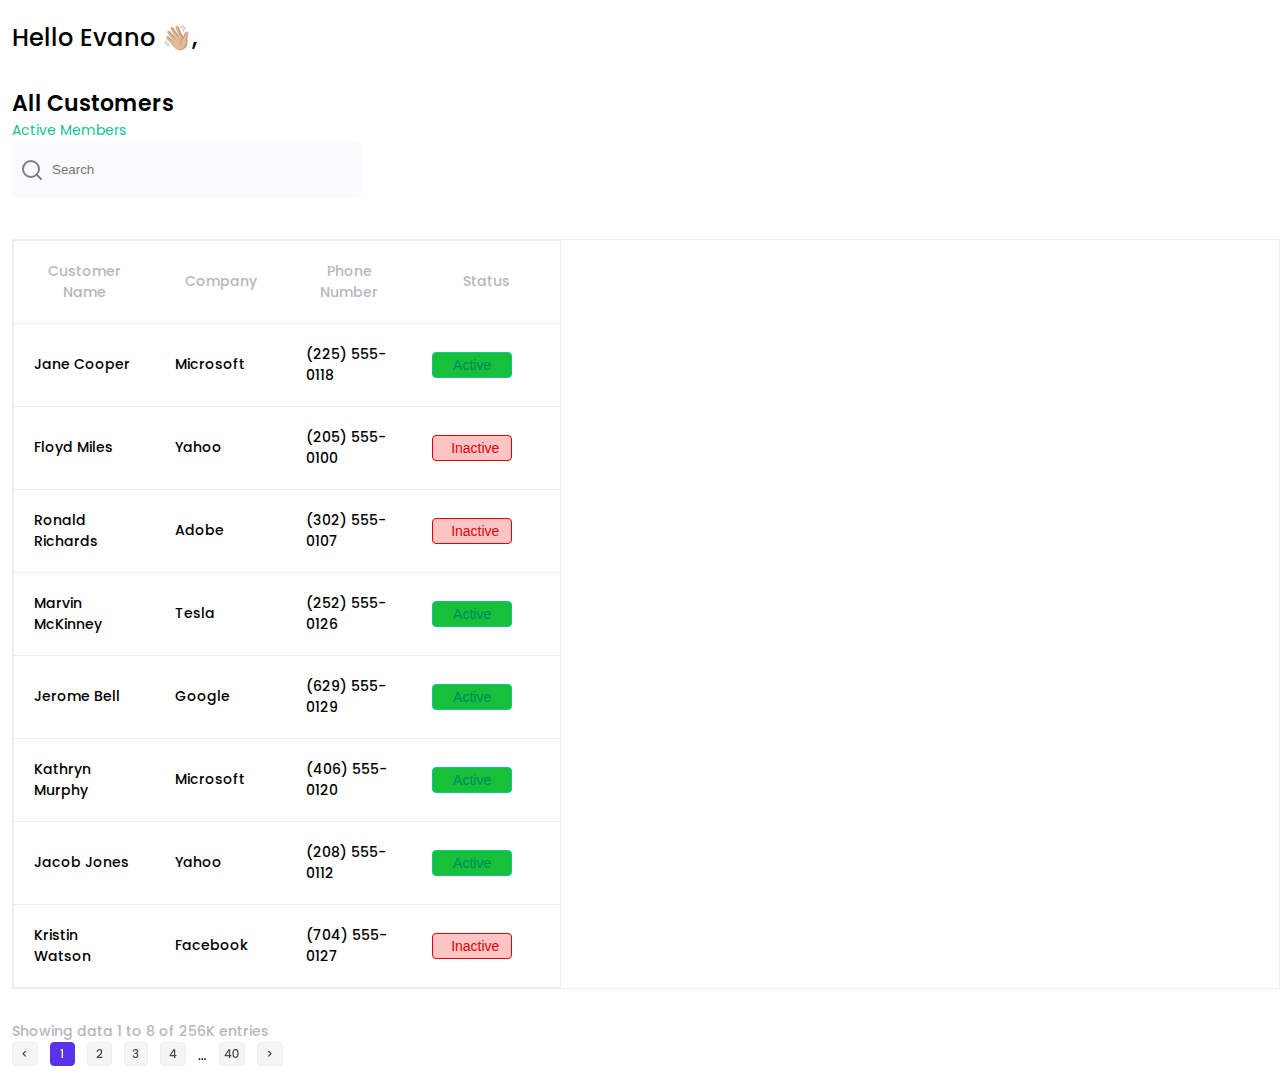
==== generalSideMob.html @ 46d0ae8b "done" ====
<!DOCTYPE html>
<html lang="en">
  <head>
    <meta charset="UTF-8" />
    <meta name="viewport" content="width=device-width, initial-scale=1.0" />
    <link rel="preconnect" href="https://fonts.googleapis.com" />
    <link rel="preconnect" href="https://fonts.gstatic.com" crossorigin />
    <link
      href="https://fonts.googleapis.com/css2?family=Poppins:wght@400;600;700&display=swap"
      rel="stylesheet"
    />
    <link rel="stylesheet" href="style.css" />
    <title>Document</title>
  </head>
  <body>
    <div class="container-mob">
          <div class=" generalSideMob">
        <div class="msg-hello-container">
          <h2 class="msg-hello">Hello Evano 👋🏼,</h2>
        </div>
        <div class="table-container-mob">
          <div class="header-of-the-table-mob">
            <div class="header-of-the-table-text-area">
              <h3 class="all-custs-title">All Customers</h3>
              <p class="active-members">Active Members</p>
            </div>
            <div class="header-of-the-table-input-area">
              <span class="icon"
                ><img width="24" height="24" src="./icon/search.svg" alt=""
              /></span>
              <input
                class="input-area"
                type="text"
                id="myInput"
                placeholder="Search"
              />
            </div>
          </div>

          <table class="table tableMob">
            <tr class="table-row">
              <th>Customer Name</th>
              <th>Company</th>
              <th>Phone Number</th>
            <th>Status</th>
            </tr>
            <tr class="table-row">
              <td>Jane Cooper</td>
              <td>Microsoft</td>
              <td>(225) 555-0118</td>
              <td>
                <div>
                  <button class="btn active">Active</button>
                </div>
              </td>
            </tr>
            <tr class="table-row">
              <td>Floyd Miles</td>
              <td>Yahoo</td>
              <td>(205) 555-0100</td>
              <td>
                <div>
                  <button class="btn inactive">Inactive</button>
                </div>
              </td>
            </tr>
            <tr class="table-row">
              <td>Ronald Richards</td>
              <td>Adobe</td>
              <td>(302) 555-0107</td>
              <td>
                <div>
                  <button class="btn inactive">Inactive</button>
                </div>
              </td>
            </tr>
            <tr class="table-row">
              <td>Marvin McKinney</td>
              <td>Tesla</td>
              <td>(252) 555-0126</td>
              <td>
                <div>
                  <button class="btn active">Active</button>
                </div>
              </td>
            </tr>
            <tr class="table-row">
              <td>Jerome Bell</td>
              <td>Google</td>
              <td>(629) 555-0129</td>
              <td>
                <div>
                  <button class="btn active">Active</button>
                </div>
              </td>
            </tr>
            <tr class="table-row">
              <td>Kathryn Murphy</td>
              <td>Microsoft</td>
              <td>(406) 555-0120</td>
              <td>
                <div>
                  <button class="btn active">Active</button>
                </div>
              </td>
            </tr>
            <tr class="table-row">
              <td>Jacob Jones</td>
              <td>Yahoo</td>
              <td>(208) 555-0112</td>
              <td>
                <div>
                  <button class="btn active">Active</button>
                </div>
              </td>
            </tr>
            <tr class="table-row">
              <td>Kristin Watson</td>
              <td>Facebook</td>
              <td>(704) 555-0127</td>
              <td>
                <div>
                  <button class="btn inactive">Inactive</button>
                </div>
              </td>
            </tr>
          </table>
          <div class="footer-of-table-mob">
            <p class="showing-data">Showing data 1 to 8 of 256K entries</p>
            <img
              class="pgination"
              width="271"
              height="24"
              src="./icon/pgination.svg"
              alt=""
            />
          </div>
        </div>
      </div>
    </div>
    <script src="./index.js"></script>
  </body>
</html>
---- style.css ----
ul{
    list-style: none;
}
h3{
    margin: 0;
}

button{
    width: 100%;
    cursor: pointer;
}


.genelal-title {
    font-weight: 600;
    font-size: 26px;
    margin-left: 8px;
    margin-right: 4px;
}

.genelal-title-version {
    font-size: 10px;
    color: #838383;
}

.title-part {
    display: flex;
    align-items: center;
    padding-left: 40px;
}

.title-locat-helper {
    display: flex;
    align-items: baseline
}


.menu-item:hover {
    background-color: #5932EA;
}

.menu-item-name-and-icon {
    display: flex;
    align-items: center
}


.menu-item-img {
    margin-right: 14px;
}

.menu-item-paragrapher {
    color: #9197B3;
    font-weight: 500;
    font-size: 14px;
}

.menu-item:hover path {
    stroke: #FFFFFF;
}

.menu-item:hover .menu-item-paragrapher {
    color: white;
}



.users-info {
    display: flex;
    align-items: center;
}

.users-photo {
    margin-right: 22px;
    margin-left: 40px;
}

.users-name {
    font-size: 14px;
}

.users-position {
    margin: 0;
    font-size: 12px;
    font-weight: 300;
}


.btn {
    width: 80px;
    border: none;
    border-radius: 4px;
    padding: 4px 18px;
    font-weight: 500;
    font-size: 14px;
}

.active {
    background-color: #16C038;
    color: #008767;
    border: 1px solid #16C098;
}

.inactive {
    color: #DF0404;
    background-color: #FFC5C5;
    border: 1px solid #DF0404;
}


.all-custs-title {
    font-weight: 600;
    font-size: 22px;
}

.active-members {
    color: #16C098;
    font-size: 14px;
    margin: 0;
}

.input-area {
    border: none;
    max-width: 216px;
    height: 38px;
    border-radius: 10px;
    background-color: #F9FBFF;
    padding: 10px 134px 10px 40px;
}

.header-of-the-table-input-area {
    position: relative;
}

.header-of-the-table-input-area .icon {
    position: absolute;
    margin-left: 8px;
    margin-top: 17px;
    z-index: 1;
}


.showing-data {
    color: #B5B7C0;
    margin: 0;
    font-weight: 500;
    font-size: 14px;
}


.table-row {
    border: 1px solid #EEEEEE;
    padding: 8px;
}



.footer-of-table {
    display: flex;
    justify-content: space-between;
}



.msg-hello {
    font-weight: 500;
    font-size: 24px;
    margin-bottom: 32px;
}

.container {
    max-width: 280px;
    margin: 0 auto;
}


.container-mob {
    margin-left: 12px;
}

.side-menu {
    background-color: rgb(255, 255, 255);
    display: flex;
    flex-direction: column;
    justify-content: space-between
}

.container-link-for-mob {
    display: flex;
    justify-content: center;
    margin-top: 16px;
    margin-bottom: 16px;
}



.tableMob {
    display: flex;
    table-layout: fixed;
    width: 100%;
    border-collapse: collapse;
}



.menu-item {
    display: flex;
    align-items: center;
    width: 220px;
    justify-content: space-between;
    margin-right: 24px;
    padding: 4px 4px;
    border-radius: 10px;
}

.generalSideMob {
    display: flex;
    flex-direction: column;
    padding-left: 0;
}

.table-container-mob {
    border-radius: 3%;
    padding-left: 0px;
    padding-right: 0px;
}


th:nth-child(1) {
    width: 15px;
}

th:nth-child(2) {
    width: 10px;
}

th:nth-child(3) {
    width: 0px;
}

th:nth-child(4) {
    width: 10px;
}



.general-side {
    background-color: lightgray;
    padding-bottom: 56px;
}


.header-of-the-table-mob {
    justify-content: space-between;
    margin-bottom: 40px;
}


th,
td {
    padding: 12px;
    font-weight: 500;
    font-size: 14px;
}

th {
    color: #B5B7C0;
}


@media  (max-width:1200px) {
.general-side {
        display: none;
    }

}

@media (min-width: 1200px){
.container {
    margin: 0 auto;
        display: flex;
        justify-content: center;
    }

.menu-item {
    display: flex;
    align-items: center;
    width: 250px;
    justify-content: space-between;
    margin-right: 42px;
    padding: 12px 8px;
    border-radius: 10px;
}

.table-container {
    padding-left: 38px;
    padding-right: 53px;
}

table {
    table-layout: fixed;
    width: 100%;
    border-collapse: collapse;
    border: 1px solid #EEEEEE;
    margin-bottom: 32px;
}

 th:nth-child(1) {
     width: 15%;
 }

 th:nth-child(2) {
     width: 10%;
 }

 th:nth-child(3) {
     width: 15%;
 }

 th:nth-child(4) {
     width: 15%;
 }

 th:nth-child(5) {
     width: 10%;
 }

 th:nth-child(6) {
     width: 10%;
 }
 th,
 td {
     padding: 20px;
     font-weight: 500;
     font-size: 14px;
 }

 th {
     color: #B5B7C0;
 }


.link-for-mob{
    display: none;
}


.side-menu{
    background-color: rgb(255, 255, 255);
    display: flex;
    flex-direction: column;
    justify-content: space-between
}


.general-side{
    padding-left: 70px;
    background-color: lightgray;
    padding-right: 95px;
    padding-bottom: 56px;
}






.header-of-the-table{
    display: flex;
    justify-content: space-between;
    margin-bottom: 40px;
}




.table-container{
    width: 968px;
    height: 812px;
    background-color: #FFFFFF;
    border-radius: 3%;
    padding-top: 30px;

}



}


body {
    margin: 0;
    font-family: "Poppins",sans-serif;;
}
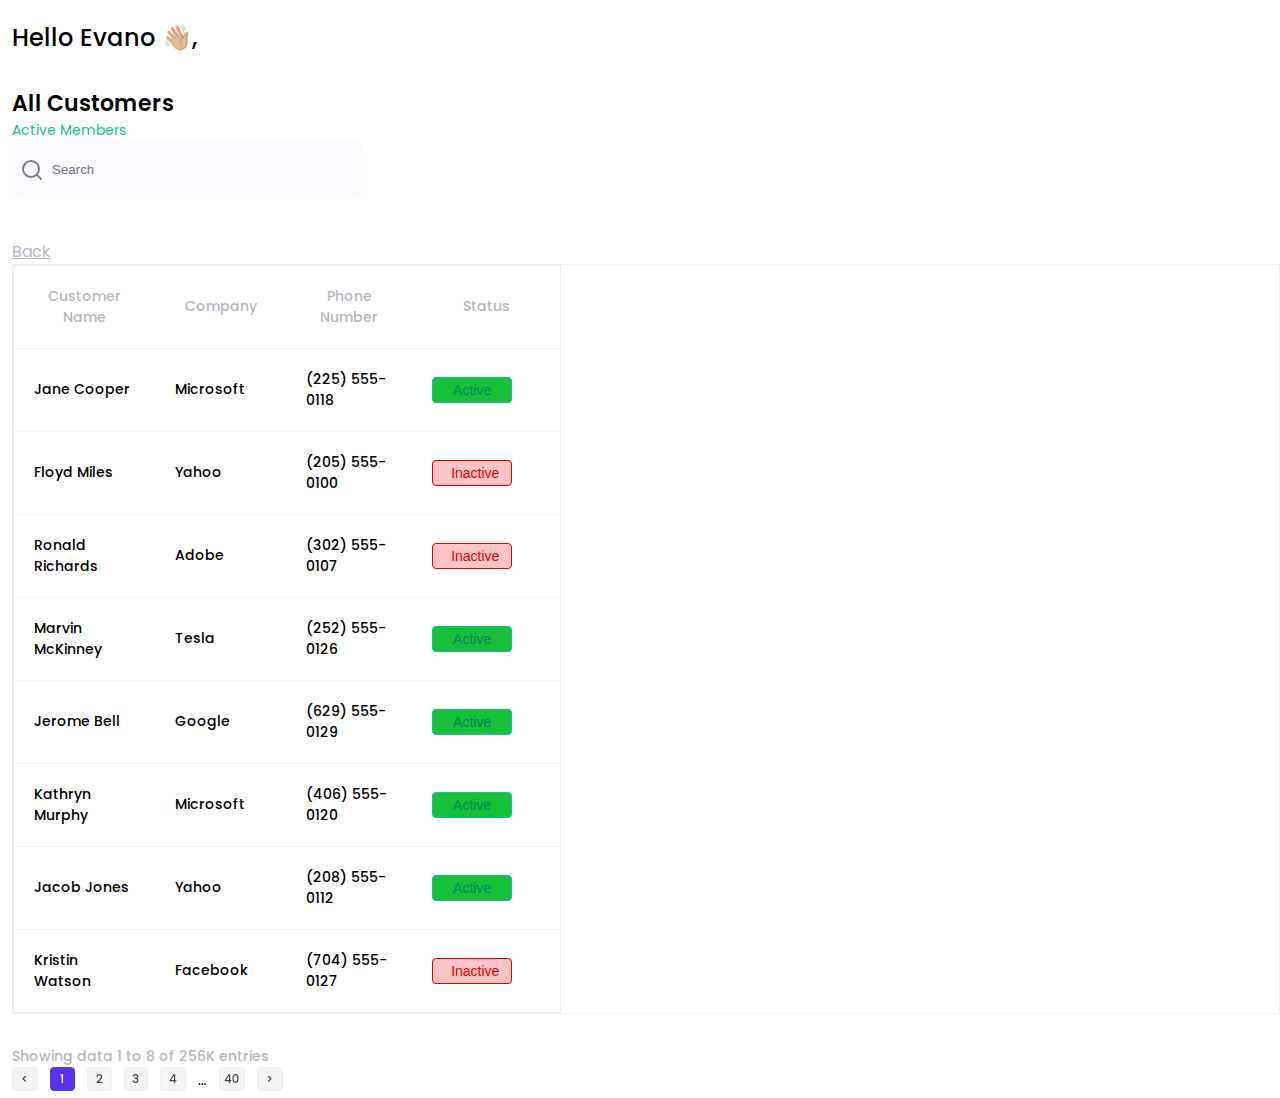
==== commit 0a60dfa2: "added class navigation" ====
--- a/generalSideMob.html
+++ b/generalSideMob.html
@@ -14,7 +14,7 @@
   </head>
   <body>
     <div class="container-mob">
-          <div class=" generalSideMob">
+      <div class="generalSideMob">
         <div class="msg-hello-container">
           <h2 class="msg-hello">Hello Evano 👋🏼,</h2>
         </div>
@@ -36,13 +36,14 @@
               />
             </div>
           </div>
+          <a href="./index.html" class="navigation">Back</a>
 
           <table class="table tableMob">
             <tr class="table-row">
               <th>Customer Name</th>
               <th>Company</th>
               <th>Phone Number</th>
-            <th>Status</th>
+              <th>Status</th>
             </tr>
             <tr class="table-row">
               <td>Jane Cooper</td>
--- a/style.css
+++ b/style.css
@@ -392,4 +392,11 @@
 body {
     margin: 0;
     font-family: "Poppins",sans-serif;;
+}
+.navigation{
+    color:#B5B7C0;
+}
+
+.navigation:hover{
+    color: #4f4f53;
 }